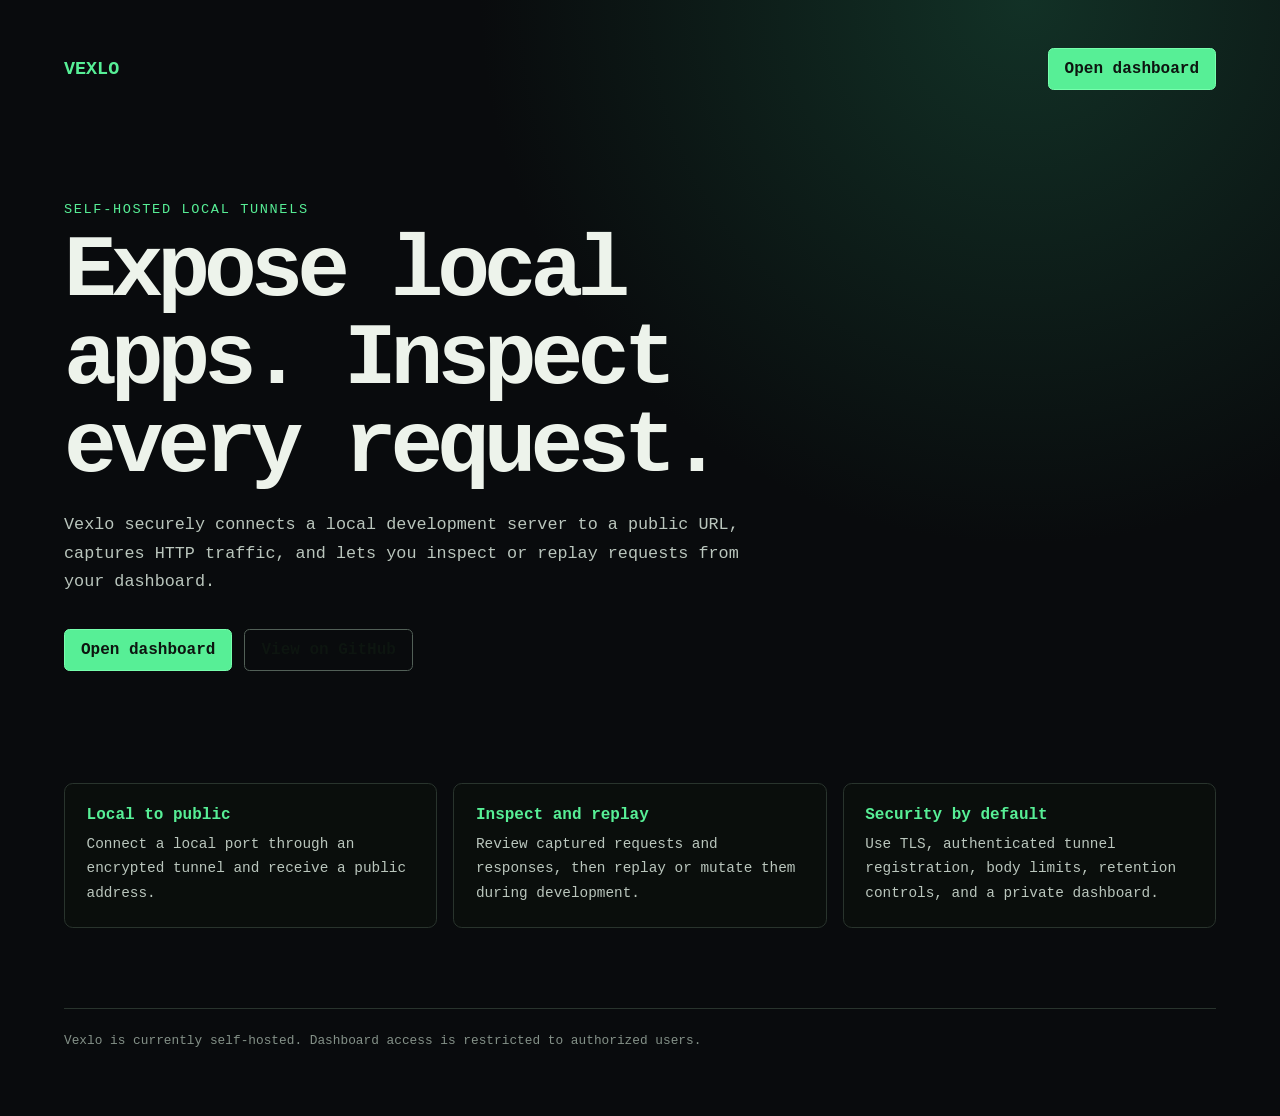
==== internal/dashboard/landing.html @ 534133da "feat: add public landing page" ====
<!doctype html>
<html lang="en">

<head>
  <meta charset="utf-8" />
  <meta name="viewport" content="width=device-width, initial-scale=1" />
  <meta name="description" content="Vexlo is a self-hosted tunnel for exposing local applications and inspecting HTTP traffic." />
  <title>Vexlo — secure local tunnels</title>
  <style>
    :root { color-scheme: dark; font-family: ui-monospace, SFMono-Regular, Menlo, Consolas, monospace; background: #090b0d; color: #edf3eb; }
    * { box-sizing: border-box; }
    body { margin: 0; min-height: 100vh; background: radial-gradient(circle at 80% 0%, #123126 0%, transparent 34rem), #090b0d; }
    main { width: min(72rem, calc(100% - 3rem)); margin: 0 auto; padding: 3rem 0 4rem; }
    nav { display: flex; align-items: center; justify-content: space-between; gap: 1rem; }
    .brand { color: #57ef96; font-size: 1.15rem; font-weight: 800; text-decoration: none; }
    a.button { display: inline-block; color: #0d1510; background: #57ef96; border: 1px solid #77ffad; border-radius: .35rem; padding: .7rem 1rem; text-decoration: none; font-weight: 700; }
    .hero { padding: 7rem 0 4rem; max-width: 50rem; }
    .eyebrow { color: #57ef96; font-size: .85rem; text-transform: uppercase; letter-spacing: .12em; }
    h1 { font-size: clamp(2.4rem, 7vw, 5.5rem); line-height: 1; letter-spacing: -.07em; margin: .65rem 0 1.2rem; }
    p { color: #bac6bd; font-size: 1.05rem; line-height: 1.7; max-width: 44rem; }
    .actions { display: flex; flex-wrap: wrap; gap: .75rem; margin-top: 2rem; }
    .secondary { color: #dce9df; border-color: #526057 !important; background: transparent !important; }
    .grid { display: grid; grid-template-columns: repeat(3, 1fr); gap: 1rem; margin-top: 3rem; }
    article { border: 1px solid #29342d; border-radius: .55rem; padding: 1.35rem; background: rgba(11, 15, 13, .75); }
    h2 { font-size: 1rem; color: #57ef96; margin: 0 0 .5rem; }
    article p { font-size: .9rem; margin: 0; }
    footer { border-top: 1px solid #29342d; margin-top: 5rem; padding-top: 1.5rem; color: #849188; font-size: .8rem; }
    @media (max-width: 42rem) { main { width: min(100% - 2rem, 72rem); } .hero { padding-top: 4.5rem; } .grid { grid-template-columns: 1fr; } }
  </style>
</head>

<body>
  <main>
    <nav aria-label="Primary navigation">
      <a class="brand" href="/">VEXLO</a>
      <a class="button" href="/app">Open dashboard</a>
    </nav>

    <section class="hero">
      <div class="eyebrow">Self-hosted local tunnels</div>
      <h1>Expose local apps. Inspect every request.</h1>
      <p>Vexlo securely connects a local development server to a public URL, captures HTTP traffic, and lets you inspect or replay requests from your dashboard.</p>
      <div class="actions">
        <a class="button" href="/app">Open dashboard</a>
        <a class="button secondary" href="https://github.com/sundaramrai/vexlo">View on GitHub</a>
      </div>
    </section>

    <section class="grid" aria-label="Vexlo features">
      <article><h2>Local to public</h2><p>Connect a local port through an encrypted tunnel and receive a public address.</p></article>
      <article><h2>Inspect and replay</h2><p>Review captured requests and responses, then replay or mutate them during development.</p></article>
      <article><h2>Security by default</h2><p>Use TLS, authenticated tunnel registration, body limits, retention controls, and a private dashboard.</p></article>
    </section>

    <footer>Vexlo is currently self-hosted. Dashboard access is restricted to authorized users.</footer>
  </main>
</body>

</html>
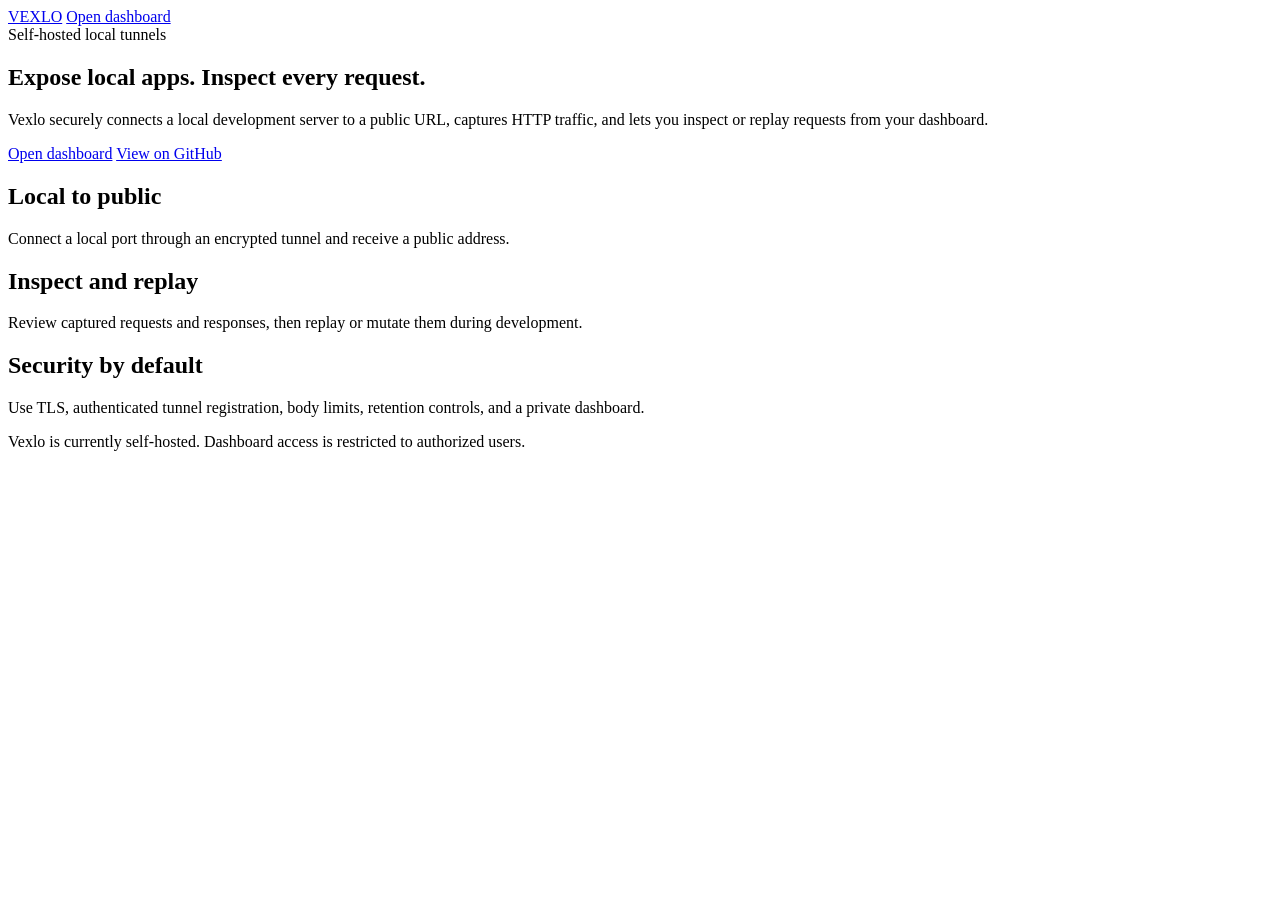
==== commit a035bce8: "refactor: separate landing page assets" ====
--- a/internal/dashboard/landing.html
+++ b/internal/dashboard/landing.html
@@ -1,59 +1,69 @@
 <!doctype html>
 <html lang="en">
+  <head>
+    <meta charset="utf-8" />
+    <meta name="viewport" content="width=device-width, initial-scale=1" />
+    <meta
+      name="description"
+      content="Vexlo is a self-hosted tunnel for exposing local applications and inspecting HTTP traffic."
+    />
+    <title>Vexlo — secure local tunnels</title>
+    <link rel="stylesheet" href="/assets/landing.css" />
+  </head>
 
-<head>
-  <meta charset="utf-8" />
-  <meta name="viewport" content="width=device-width, initial-scale=1" />
-  <meta name="description" content="Vexlo is a self-hosted tunnel for exposing local applications and inspecting HTTP traffic." />
-  <title>Vexlo — secure local tunnels</title>
-  <style>
-    :root { color-scheme: dark; font-family: ui-monospace, SFMono-Regular, Menlo, Consolas, monospace; background: #090b0d; color: #edf3eb; }
-    * { box-sizing: border-box; }
-    body { margin: 0; min-height: 100vh; background: radial-gradient(circle at 80% 0%, #123126 0%, transparent 34rem), #090b0d; }
-    main { width: min(72rem, calc(100% - 3rem)); margin: 0 auto; padding: 3rem 0 4rem; }
-    nav { display: flex; align-items: center; justify-content: space-between; gap: 1rem; }
-    .brand { color: #57ef96; font-size: 1.15rem; font-weight: 800; text-decoration: none; }
-    a.button { display: inline-block; color: #0d1510; background: #57ef96; border: 1px solid #77ffad; border-radius: .35rem; padding: .7rem 1rem; text-decoration: none; font-weight: 700; }
-    .hero { padding: 7rem 0 4rem; max-width: 50rem; }
-    .eyebrow { color: #57ef96; font-size: .85rem; text-transform: uppercase; letter-spacing: .12em; }
-    h1 { font-size: clamp(2.4rem, 7vw, 5.5rem); line-height: 1; letter-spacing: -.07em; margin: .65rem 0 1.2rem; }
-    p { color: #bac6bd; font-size: 1.05rem; line-height: 1.7; max-width: 44rem; }
-    .actions { display: flex; flex-wrap: wrap; gap: .75rem; margin-top: 2rem; }
-    .secondary { color: #dce9df; border-color: #526057 !important; background: transparent !important; }
-    .grid { display: grid; grid-template-columns: repeat(3, 1fr); gap: 1rem; margin-top: 3rem; }
-    article { border: 1px solid #29342d; border-radius: .55rem; padding: 1.35rem; background: rgba(11, 15, 13, .75); }
-    h2 { font-size: 1rem; color: #57ef96; margin: 0 0 .5rem; }
-    article p { font-size: .9rem; margin: 0; }
-    footer { border-top: 1px solid #29342d; margin-top: 5rem; padding-top: 1.5rem; color: #849188; font-size: .8rem; }
-    @media (max-width: 42rem) { main { width: min(100% - 2rem, 72rem); } .hero { padding-top: 4.5rem; } .grid { grid-template-columns: 1fr; } }
-  </style>
-</head>
+  <body>
+    <main>
+      <nav aria-label="Primary navigation">
+        <a class="brand" href="/">VEXLO</a>
+        <a class="button" href="/app">Open dashboard</a>
+      </nav>
 
-<body>
-  <main>
-    <nav aria-label="Primary navigation">
-      <a class="brand" href="/">VEXLO</a>
-      <a class="button" href="/app">Open dashboard</a>
-    </nav>
+      <section class="hero">
+        <div class="eyebrow">Self-hosted local tunnels</div>
+        <h1>Expose local apps. Inspect every request.</h1>
+        <p>
+          Vexlo securely connects a local development server to a public URL,
+          captures HTTP traffic, and lets you inspect or replay requests from
+          your dashboard.
+        </p>
+        <div class="actions">
+          <a class="button" href="/app">Open dashboard</a>
+          <a
+            class="button secondary"
+            href="https://github.com/sundaramrai/vexlo"
+            >View on GitHub</a
+          >
+        </div>
+      </section>
 
-    <section class="hero">
-      <div class="eyebrow">Self-hosted local tunnels</div>
-      <h1>Expose local apps. Inspect every request.</h1>
-      <p>Vexlo securely connects a local development server to a public URL, captures HTTP traffic, and lets you inspect or replay requests from your dashboard.</p>
-      <div class="actions">
-        <a class="button" href="/app">Open dashboard</a>
-        <a class="button secondary" href="https://github.com/sundaramrai/vexlo">View on GitHub</a>
-      </div>
-    </section>
+      <section class="grid" aria-label="Vexlo features">
+        <article>
+          <h2>Local to public</h2>
+          <p>
+            Connect a local port through an encrypted tunnel and receive a
+            public address.
+          </p>
+        </article>
+        <article>
+          <h2>Inspect and replay</h2>
+          <p>
+            Review captured requests and responses, then replay or mutate them
+            during development.
+          </p>
+        </article>
+        <article>
+          <h2>Security by default</h2>
+          <p>
+            Use TLS, authenticated tunnel registration, body limits, retention
+            controls, and a private dashboard.
+          </p>
+        </article>
+      </section>
 
-    <section class="grid" aria-label="Vexlo features">
-      <article><h2>Local to public</h2><p>Connect a local port through an encrypted tunnel and receive a public address.</p></article>
-      <article><h2>Inspect and replay</h2><p>Review captured requests and responses, then replay or mutate them during development.</p></article>
-      <article><h2>Security by default</h2><p>Use TLS, authenticated tunnel registration, body limits, retention controls, and a private dashboard.</p></article>
-    </section>
-
-    <footer>Vexlo is currently self-hosted. Dashboard access is restricted to authorized users.</footer>
-  </main>
-</body>
-
+      <footer>
+        Vexlo is currently self-hosted. Dashboard access is restricted to
+        authorized users.
+      </footer>
+    </main>
+  </body>
 </html>
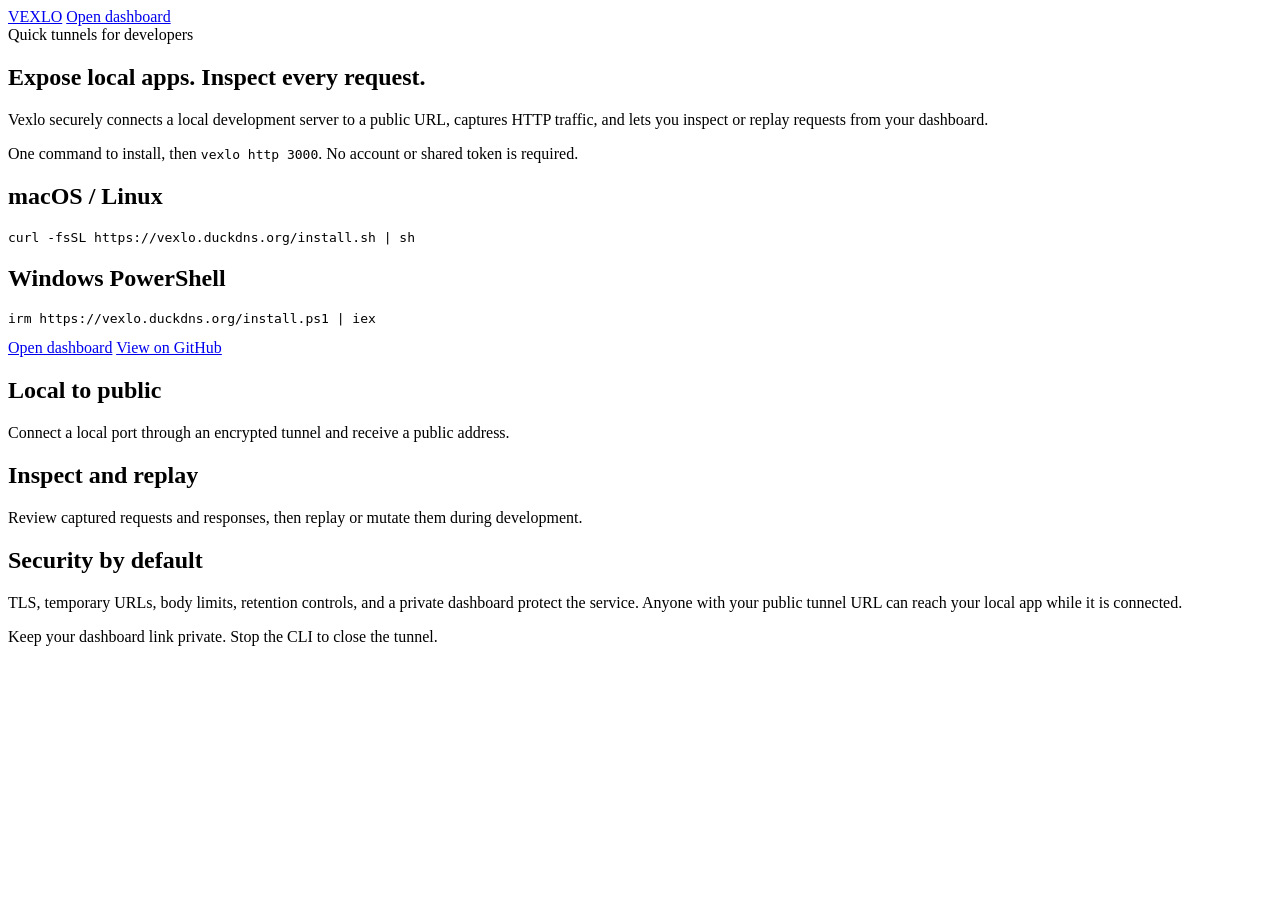
==== commit 35ec7f53: "docs(landing): explain quick tunnel install" ====
--- a/internal/dashboard/landing.html
+++ b/internal/dashboard/landing.html
@@ -5,7 +5,7 @@
     <meta name="viewport" content="width=device-width, initial-scale=1" />
     <meta
       name="description"
-      content="Vexlo is a self-hosted tunnel for exposing local applications and inspecting HTTP traffic."
+      content="Vexlo gives developers temporary public HTTPS URLs for local applications and a private request dashboard."
     />
     <title>Vexlo — secure local tunnels</title>
     <link rel="stylesheet" href="/assets/landing.css" />
@@ -19,13 +19,27 @@
       </nav>
 
       <section class="hero">
-        <div class="eyebrow">Self-hosted local tunnels</div>
+        <div class="eyebrow">Quick tunnels for developers</div>
         <h1>Expose local apps. Inspect every request.</h1>
         <p>
           Vexlo securely connects a local development server to a public URL,
           captures HTTP traffic, and lets you inspect or replay requests from
           your dashboard.
         </p>
+        <p>
+          One command to install, then <code>vexlo http 3000</code>. No account
+          or shared token is required.
+        </p>
+        <div class="install-commands" aria-label="Install Vexlo">
+          <div>
+            <h2>macOS / Linux</h2>
+            <pre><code>curl -fsSL https://vexlo.duckdns.org/install.sh | sh</code></pre>
+          </div>
+          <div>
+            <h2>Windows PowerShell</h2>
+            <pre><code>irm https://vexlo.duckdns.org/install.ps1 | iex</code></pre>
+          </div>
+        </div>
         <div class="actions">
           <a class="button" href="/app">Open dashboard</a>
           <a
@@ -54,15 +68,15 @@
         <article>
           <h2>Security by default</h2>
           <p>
-            Use TLS, authenticated tunnel registration, body limits, retention
-            controls, and a private dashboard.
+            TLS, temporary URLs, body limits, retention controls, and a private
+            dashboard protect the service. Anyone with your public tunnel URL
+            can reach your local app while it is connected.
           </p>
         </article>
       </section>
 
       <footer>
-        Vexlo is currently self-hosted. Dashboard access is restricted to
-        authorized users.
+        Keep your dashboard link private. Stop the CLI to close the tunnel.
       </footer>
     </main>
   </body>
